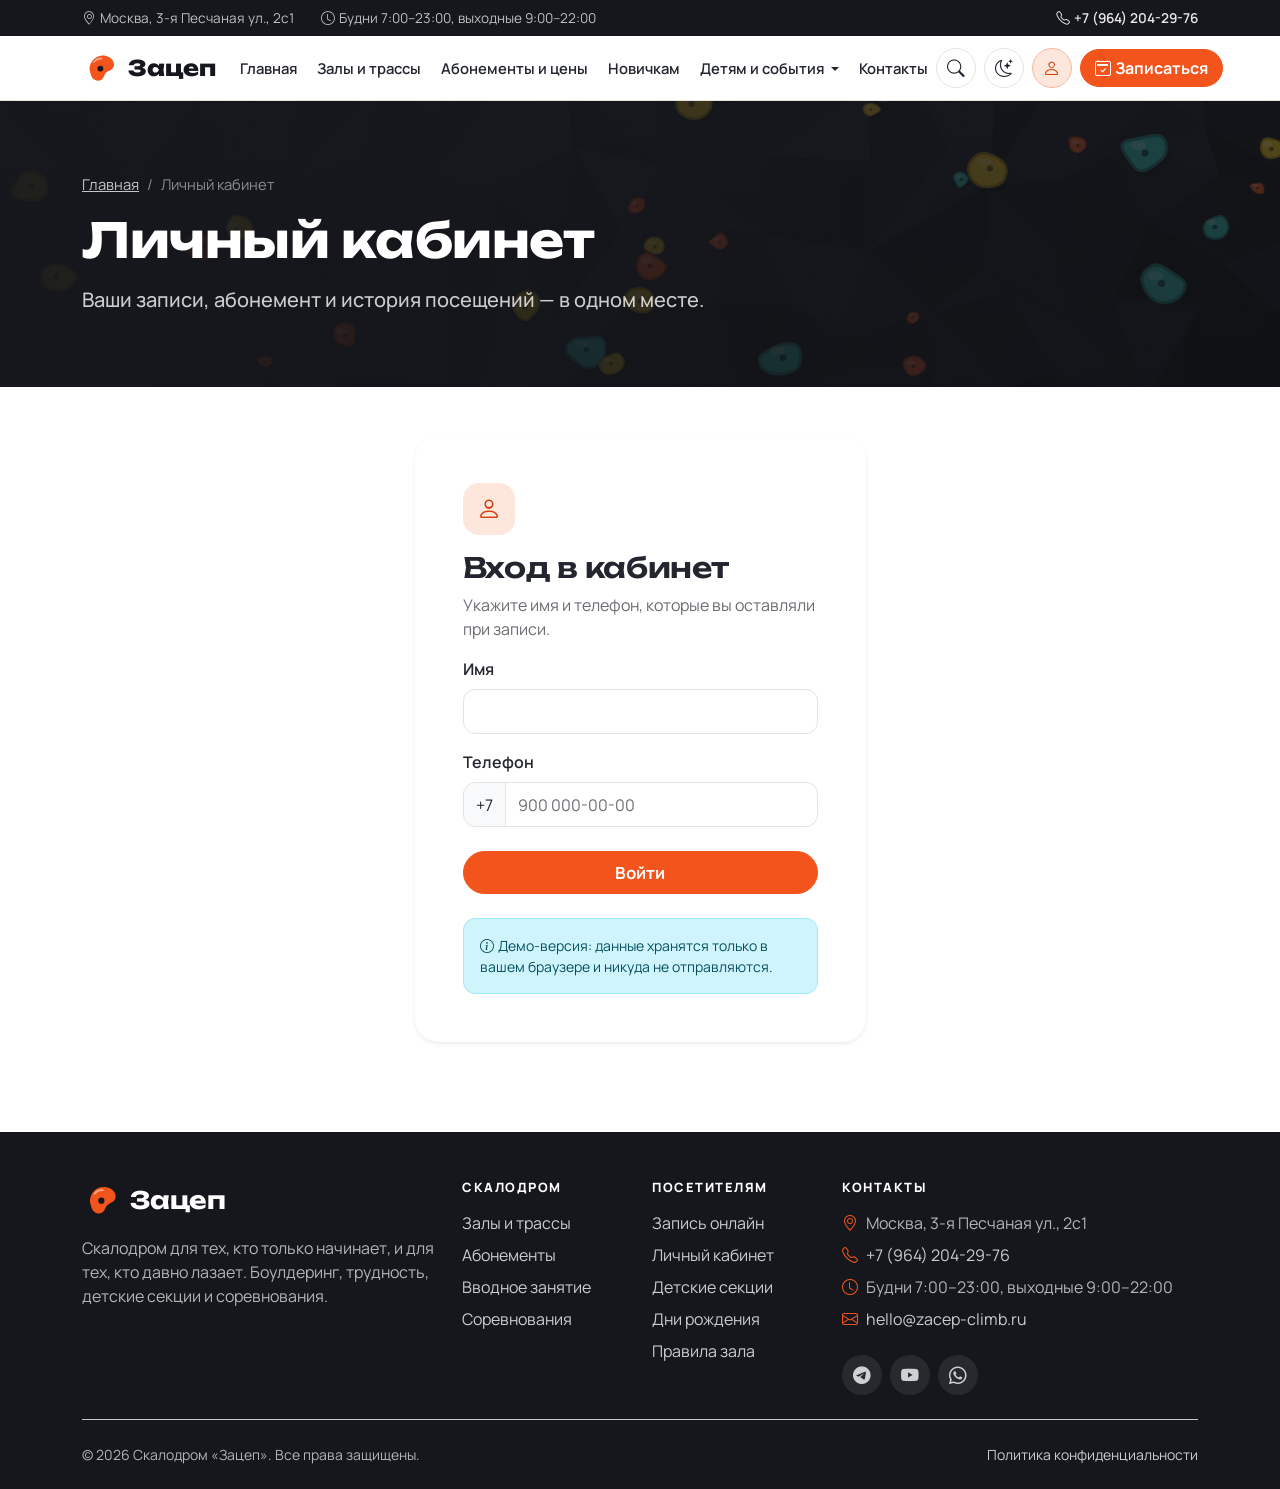
==== account.html @ ac976ae0 "feat: add dark theme, site search, reviews, FAQ search and account page - light/dark theme via Boots" ====
<!DOCTYPE html>
<html lang="ru">
<head>
  <meta charset="UTF-8">
  <meta name="viewport" content="width=device-width, initial-scale=1.0">
  <title>Личный кабинет — скалодром «Зацеп»</title>
  <meta name="description" content="Личный кабинет скалодрома «Зацеп»: ваши записи, абонемент, история посещений и настройки профиля.">
  <meta name="theme-color" content="#15171c">
  <link rel="icon" href="images/favicon.svg" type="image/svg+xml">

  <!-- Bootstrap 5.3.8 и иконки подключены локально (папка vendor/) -->
  <link rel="stylesheet" href="vendor/bootstrap/css/bootstrap.min.css">
  <link rel="stylesheet" href="vendor/bootstrap-icons/bootstrap-icons.min.css">
  <!-- Собственные стили подключаются после Bootstrap -->
  <link rel="stylesheet" href="css/custom.css">
  <!-- Тема ставится до отрисовки, чтобы не было «вспышки» светлой темы -->
  <script src="js/theme.js"></script>
</head>
<body>

  <a class="skip-link visually-hidden-focusable btn btn-primary" href="#main">Перейти к содержимому</a>

  <div class="topbar py-2 d-none d-md-block">
    <div class="container">
      <div class="row align-items-center">
        <div class="col-md-8">
          <span class="me-4"><i class="bi bi-geo-alt me-1" aria-hidden="true"></i>Москва, 3-я Песчаная ул., 2с1</span>
          <span><i class="bi bi-clock me-1" aria-hidden="true"></i>Будни 7:00–23:00, выходные 9:00–22:00</span>
        </div>
        <div class="col-md-4 text-md-end">
          <a href="tel:+79642042976" class="fw-semibold"><i class="bi bi-telephone me-1" aria-hidden="true"></i>+7 (964) 204-29-76</a>
        </div>
      </div>
    </div>
  </div>

  <nav class="navbar navbar-expand-xl site-navbar sticky-top py-2" aria-label="Основное меню">
    <div class="container">
      <a class="navbar-brand" href="index.html">
        <img src="images/logo.svg" alt="" width="38" height="38">
        Зацеп
      </a>

      <button
        class="navbar-toggler border-0"
        type="button"
        data-bs-toggle="collapse"
        data-bs-target="#mainNavbar"
        aria-controls="mainNavbar"
        aria-expanded="false"
        aria-label="Переключить навигацию"
      >
        <span class="navbar-toggler-icon"></span>
      </button>

      <div class="collapse navbar-collapse" id="mainNavbar">
        <ul class="navbar-nav mx-auto gap-xl-1">
          <li class="nav-item">
            <a class="nav-link" href="index.html">Главная</a>
          </li>
          <li class="nav-item">
            <a class="nav-link" href="halls.html">Залы и трассы</a>
          </li>
          <li class="nav-item">
            <a class="nav-link" href="catalog.html">Абонементы и цены</a>
          </li>
          <li class="nav-item">
            <a class="nav-link" href="product.html">Новичкам</a>
          </li>
          <li class="nav-item dropdown">
            <a class="nav-link dropdown-toggle" href="kids.html" role="button" data-bs-toggle="dropdown" aria-expanded="false">
              Детям и события
            </a>
            <ul class="dropdown-menu">
              <li><a class="dropdown-item" href="kids.html#sections"><i class="bi bi-emoji-smile me-2" aria-hidden="true"></i>Детские секции</a></li>
              <li><a class="dropdown-item" href="kids.html#birthday"><i class="bi bi-balloon me-2" aria-hidden="true"></i>Дни рождения</a></li>
              <li><a class="dropdown-item" href="kids.html#competitions"><i class="bi bi-trophy me-2" aria-hidden="true"></i>Соревнования</a></li>
              <li><hr class="dropdown-divider"></li>
              <li><a class="dropdown-item" href="catalog.html?cat=kids"><i class="bi bi-tag me-2" aria-hidden="true"></i>Цены для детей</a></li>
            </ul>
          </li>
          <li class="nav-item">
            <a class="nav-link" href="contacts.html">Контакты</a>
          </li>
        </ul>
        <div class="d-flex align-items-center gap-2 mt-2 mt-xl-0">
          <button class="btn btn-icon" type="button" data-bs-toggle="modal" data-bs-target="#searchModal" aria-label="Поиск по сайту" title="Поиск по сайту (/)">
            <i class="bi bi-search" aria-hidden="true"></i>
          </button>
          <button class="btn btn-icon" type="button" data-theme-toggle aria-pressed="false" aria-label="Включить тёмную тему" title="Тёмная тема">
            <i class="bi bi-moon-stars" aria-hidden="true"></i>
          </button>
          <a class="btn btn-icon active" href="account.html" aria-label="Личный кабинет" title="Личный кабинет" aria-current="page">
            <i class="bi bi-person" aria-hidden="true"></i>
          </a>
          <a class="btn btn-primary" href="order.html">
            <i class="bi bi-calendar2-check me-1" aria-hidden="true"></i>Записаться
          </a>
        </div>
      </div>
    </div>
  </nav>

  <main id="main">

    <section class="page-header py-5">
      <div class="container py-lg-4">
        <nav aria-label="breadcrumb">
          <ol class="breadcrumb mb-3">
            <li class="breadcrumb-item"><a href="index.html">Главная</a></li>
            <li class="breadcrumb-item active" aria-current="page">Личный кабинет</li>
          </ol>
        </nav>
        <div class="row">
          <div class="col-12 col-lg-8">
            <h1 class="display-5 mb-3">Личный кабинет</h1>
            <p class="lead mb-0">Ваши записи, абонемент и история посещений — в одном месте.</p>
          </div>
        </div>
      </div>
    </section>

    <section class="container section pt-5">

      <!-- Вход -->
      <div id="accountLogin" class="row justify-content-center">
        <div class="col-12 col-md-8 col-lg-6 col-xl-5">
          <div class="card border-0 shadow-sm rounded-4">
            <div class="card-body p-4 p-lg-5">
              <div class="feature-icon mb-3"><i class="bi bi-person" aria-hidden="true"></i></div>
              <h2 class="h3 mb-2">Вход в кабинет</h2>
              <p class="text-body-secondary">Укажите имя и телефон, которые вы оставляли при записи.</p>
              <form id="loginForm" novalidate>
                <div class="mb-3">
                  <label for="login-name" class="form-label">Имя</label>
                  <input id="login-name" name="name" type="text" class="form-control" minlength="2" autocomplete="name" required>
                  <div class="invalid-feedback">Введите имя (от 2 букв).</div>
                </div>
                <div class="mb-4">
                  <label for="login-phone" class="form-label">Телефон</label>
                  <div class="input-group has-validation">
                    <span class="input-group-text">+7</span>
                    <input id="login-phone" name="phone" type="tel" class="form-control" placeholder="900 000-00-00" pattern="[0-9\s\-\(\)]{10,15}" autocomplete="tel-national" required>
                    <div class="invalid-feedback">Укажите номер из 10 цифр.</div>
                  </div>
                </div>
                <button type="submit" class="btn btn-primary btn-lg w-100">Войти</button>
              </form>
              <div class="alert alert-info small mt-4 mb-0" role="note">
                <i class="bi bi-info-circle me-1" aria-hidden="true"></i>Демо-версия: данные хранятся только в вашем браузере и никуда не отправляются.
              </div>
            </div>
          </div>
        </div>
      </div>

      <!-- Кабинет -->
      <div id="accountDashboard" class="d-none">
        <div class="row g-4">
          <div class="col-12 col-lg-4 col-xl-3">
            <div class="card border-0 shadow-sm mb-3">
              <div class="card-body p-4 text-center">
                <span class="avatar avatar-lg bg-primary mx-auto mb-3" aria-hidden="true" data-user-initials>?</span>
                <h2 class="h5 mb-1" data-user-name>Гость</h2>
                <p class="text-body-secondary small mb-2" data-user-phone></p>
                <span class="badge text-bg-warning rounded-pill">Уровень: <span data-user-level>новичок</span></span>
              </div>
            </div>
            <div class="nav flex-column nav-pills account-nav gap-1" id="accountTabs" role="tablist" aria-orientation="vertical">
              <button class="nav-link active" id="tab-bookings" data-bs-toggle="pill" data-bs-target="#pane-bookings" type="button" role="tab" aria-controls="pane-bookings" aria-selected="true">
                <i class="bi bi-calendar2-week" aria-hidden="true"></i>Мои записи <span class="badge rounded-pill text-bg-primary" data-bookings-count>0</span>
              </button>
              <button class="nav-link" id="tab-subscription" data-bs-toggle="pill" data-bs-target="#pane-subscription" type="button" role="tab" aria-controls="pane-subscription" aria-selected="false">
                <i class="bi bi-card-checklist" aria-hidden="true"></i>Абонемент
              </button>
              <button class="nav-link" id="tab-history" data-bs-toggle="pill" data-bs-target="#pane-history" type="button" role="tab" aria-controls="pane-history" aria-selected="false">
                <i class="bi bi-clock-history" aria-hidden="true"></i>История
              </button>
              <button class="nav-link" id="tab-settings" data-bs-toggle="pill" data-bs-target="#pane-settings" type="button" role="tab" aria-controls="pane-settings" aria-selected="false">
                <i class="bi bi-gear" aria-hidden="true"></i>Настройки
              </button>
            </div>
            <button class="btn btn-link text-danger text-decoration-none mt-2 px-3" type="button" id="logoutBtn">
              <i class="bi bi-box-arrow-right me-2" aria-hidden="true"></i>Выйти
            </button>
          </div>

          <div class="col-12 col-lg-8 col-xl-9">
            <div class="row g-3 mb-4 text-center">
              <div class="col-6 col-md-3"><div class="card border-0 shadow-sm h-100"><div class="card-body"><div class="mini-stat">14</div><div class="small text-body-secondary mt-1">посещений</div></div></div></div>
              <div class="col-6 col-md-3"><div class="card border-0 shadow-sm h-100"><div class="card-body"><div class="mini-stat">21 ч</div><div class="small text-body-secondary mt-1">на стене</div></div></div></div>
              <div class="col-6 col-md-3"><div class="card border-0 shadow-sm h-100"><div class="card-body"><div class="mini-stat">63</div><div class="small text-body-secondary mt-1">трассы пройдено</div></div></div></div>
              <div class="col-6 col-md-3"><div class="card border-0 shadow-sm h-100"><div class="card-body"><div class="mini-stat">420</div><div class="small text-body-secondary mt-1">бонусных баллов</div></div></div></div>
            </div>

            <div class="tab-content">
              <!-- Записи -->
              <div class="tab-pane fade show active" id="pane-bookings" role="tabpanel" aria-labelledby="tab-bookings" tabindex="0">
                <div class="d-flex flex-wrap justify-content-between align-items-center gap-2 mb-3">
                  <h2 class="h4 mb-0">Мои записи</h2>
                  <a class="btn btn-primary btn-sm" href="order.html"><i class="bi bi-plus-lg me-1" aria-hidden="true"></i>Новая запись</a>
                </div>
                <div id="bookingsList" class="d-grid gap-3"></div>
                <div id="bookingsEmpty" class="card border-0 bg-chalk text-center p-4 p-lg-5 d-none">
                  <i class="bi bi-calendar2-plus fs-1 text-orange mb-2" aria-hidden="true"></i>
                  <h3 class="h5">Пока нет записей</h3>
                  <p class="text-body-secondary mb-3">Запишитесь онлайн — запись сразу появится здесь.</p>
                  <div><a class="btn btn-primary" href="order.html">Записаться</a></div>
                </div>
              </div>

              <!-- Абонемент -->
              <div class="tab-pane fade" id="pane-subscription" role="tabpanel" aria-labelledby="tab-subscription" tabindex="0">
                <h2 class="h4 mb-3">Абонемент</h2>
                <div class="card card-featured border-0 shadow mb-3">
                  <div class="card-body p-4">
                    <div class="d-flex flex-wrap justify-content-between gap-2 mb-3">
                      <div>
                        <span class="badge text-bg-warning rounded-pill mb-2">Активен</span>
                        <h3 class="h4 mb-1">8 посещений</h3>
                        <p class="text-body-secondary small mb-0">Действует до 15 января 2027</p>
                      </div>
                      <div class="price">6&nbsp;400&nbsp;₽</div>
                    </div>
                    <div class="d-flex justify-content-between small mb-2"><span>Использовано 5 из 8</span><span>осталось 3</span></div>
                    <div class="progress mb-4" role="progressbar" aria-label="Использовано 5 из 8 посещений" aria-valuenow="62" aria-valuemin="0" aria-valuemax="100"><div class="progress-bar" style="width: 62%"></div></div>
                    <div class="d-flex flex-wrap gap-2">
                      <a class="btn btn-primary" href="catalog.html?cat=subs">Продлить</a>
                      <button class="btn btn-outline-light" type="button" id="freezeBtn">Заморозить на 7 дней</button>
                    </div>
                  </div>
                </div>
                <div class="alert alert-warning d-flex gap-2 mb-0" role="note">
                  <i class="bi bi-lightbulb" aria-hidden="true"></i>
                  <div>Осталось 3 посещения. Безлимит на месяц выгоднее, если вы лазаете чаще двух раз в неделю.</div>
                </div>
              </div>

              <!-- История -->
              <div class="tab-pane fade" id="pane-history" role="tabpanel" aria-labelledby="tab-history" tabindex="0">
                <h2 class="h4 mb-3">История посещений</h2>
                <div class="table-responsive bg-body rounded-4 border">
                  <table class="table align-middle mb-0">
                    <thead class="table-light">
                      <tr><th scope="col">Дата</th><th scope="col">Услуга</th><th scope="col" class="d-none d-md-table-cell">Зал</th><th scope="col" class="text-center">Трассы</th><th scope="col">Статус</th></tr>
                    </thead>
                    <tbody>
                      <tr>
                        <td class="text-nowrap"><time datetime="2026-11-08">8 ноября</time></td>
                        <td>Разовое посещение</td>
                        <td class="d-none d-md-table-cell text-body-secondary">Боулдеринг «Пещера»</td>
                        <td class="text-center">6</td>
                        <td><span class="badge rounded-pill text-bg-success">Посещено</span></td>
                      </tr>
                      <tr>
                        <td class="text-nowrap"><time datetime="2026-11-02">2 ноября</time></td>
                        <td>Группа «Старт», занятие 4</td>
                        <td class="d-none d-md-table-cell text-body-secondary">Трудность «Стена»</td>
                        <td class="text-center">5</td>
                        <td><span class="badge rounded-pill text-bg-success">Посещено</span></td>
                      </tr>
                      <tr>
                        <td class="text-nowrap"><time datetime="2026-10-30">30 октября</time></td>
                        <td>Группа «Старт», занятие 3</td>
                        <td class="d-none d-md-table-cell text-body-secondary">Трудность «Стена»</td>
                        <td class="text-center">4</td>
                        <td><span class="badge rounded-pill text-bg-success">Посещено</span></td>
                      </tr>
                      <tr>
                        <td class="text-nowrap"><time datetime="2026-10-26">26 октября</time></td>
                        <td>Разовое посещение</td>
                        <td class="d-none d-md-table-cell text-body-secondary">Боулдеринг «Пещера»</td>
                        <td class="text-center">7</td>
                        <td><span class="badge rounded-pill text-bg-success">Посещено</span></td>
                      </tr>
                      <tr>
                        <td class="text-nowrap"><time datetime="2026-10-23">23 октября</time></td>
                        <td>Группа «Старт», занятие 2</td>
                        <td class="d-none d-md-table-cell text-body-secondary">Тренажёрная зона</td>
                        <td class="text-center">—</td>
                        <td><span class="badge rounded-pill text-bg-secondary">Пропуск</span></td>
                      </tr>
                      <tr>
                        <td class="text-nowrap"><time datetime="2026-10-19">19 октября</time></td>
                        <td>Вводное занятие «Первый зацеп»</td>
                        <td class="d-none d-md-table-cell text-body-secondary">Боулдеринг «Пещера»</td>
                        <td class="text-center">5</td>
                        <td><span class="badge rounded-pill text-bg-success">Посещено</span></td>
                      </tr>
                    </tbody>
                  </table>
                </div>
              </div>

              <!-- Настройки -->
              <div class="tab-pane fade" id="pane-settings" role="tabpanel" aria-labelledby="tab-settings" tabindex="0">
                <h2 class="h4 mb-3">Настройки профиля</h2>
                <form id="profileForm" class="card border-0 shadow-sm" novalidate>
                  <div class="card-body p-4">
                    <div class="row g-3">
                      <div class="col-12 col-md-6">
                        <label for="profile-name" class="form-label">Имя</label>
                        <input id="profile-name" name="name" type="text" class="form-control" minlength="2" autocomplete="name" required>
                        <div class="invalid-feedback">Введите имя (от 2 букв).</div>
                      </div>
                      <div class="col-12 col-md-6">
                        <label for="profile-phone" class="form-label">Телефон</label>
                        <div class="input-group has-validation">
                          <span class="input-group-text">+7</span>
                          <input id="profile-phone" name="phone" type="tel" class="form-control" pattern="[0-9\s\-\(\)]{10,15}" autocomplete="tel-national" required>
                          <div class="invalid-feedback">Укажите номер из 10 цифр.</div>
                        </div>
                      </div>
                      <div class="col-12 col-md-6">
                        <label for="profile-email" class="form-label">E-mail</label>
                        <input id="profile-email" name="email" type="email" class="form-control" autocomplete="email" placeholder="you@example.ru">
                        <div class="invalid-feedback">Проверьте адрес почты.</div>
                      </div>
                      <div class="col-12 col-md-6">
                        <label for="profile-level" class="form-label">Уровень</label>
                        <select id="profile-level" name="level" class="form-select">
                          <option value="новичок">Новичок</option>
                          <option value="лазаю иногда">Лазаю иногда</option>
                          <option value="уверенный">Уверенный</option>
                          <option value="допуск к верёвке">Есть допуск к верёвке</option>
                        </select>
                      </div>
                      <div class="col-12">
                        <div class="form-check form-switch">
                          <input id="profile-remind" name="remind" class="form-check-input" type="checkbox" role="switch">
                          <label class="form-check-label" for="profile-remind">Напоминать о записи за день</label>
                        </div>
                        <div class="form-check form-switch">
                          <input id="profile-news" name="news" class="form-check-input" type="checkbox" role="switch">
                          <label class="form-check-label" for="profile-news">Присылать новости о трассах и соревнованиях</label>
                        </div>
                      </div>
                      <div class="col-12">
                        <fieldset>
                          <legend class="form-label fs-6">Оформление сайта</legend>
                          <div class="d-flex flex-wrap gap-2">
                            <input type="radio" class="btn-check" name="theme-choice" id="theme-light" value="light" autocomplete="off">
                            <label class="btn btn-outline-dark" for="theme-light"><i class="bi bi-sun me-1" aria-hidden="true"></i>Светлая</label>
                            <input type="radio" class="btn-check" name="theme-choice" id="theme-dark" value="dark" autocomplete="off">
                            <label class="btn btn-outline-dark" for="theme-dark"><i class="bi bi-moon-stars me-1" aria-hidden="true"></i>Тёмная</label>
                          </div>
                        </fieldset>
                      </div>
                    </div>
                  </div>
                  <div class="card-footer bg-transparent border-0 px-4 pb-4 pt-0">
                    <button type="submit" class="btn btn-primary">Сохранить</button>
                  </div>
                </form>
              </div>
            </div>
          </div>
        </div>
      </div>
    </section>
  </main>

  <footer class="site-footer pt-5 pb-4">
    <div class="container">
      <div class="row g-4 pb-4">
        <div class="col-12 col-lg-4">
          <a class="d-inline-flex align-items-center gap-2 mb-3 text-white fs-4 font-display fw-bold" href="index.html">
            <img src="images/logo.svg" alt="" width="40" height="40">Зацеп
          </a>
          <p class="mb-0">Скалодром для тех, кто только начинает, и для тех, кто давно лазает. Боулдеринг, трудность, детские секции и соревнования.</p>
        </div>

        <div class="col-6 col-md-4 col-lg-2">
          <h2 class="mb-3">Скалодром</h2>
          <ul class="list-unstyled d-grid gap-2 mb-0">
            <li><a href="halls.html">Залы и трассы</a></li>
            <li><a href="catalog.html">Абонементы</a></li>
            <li><a href="product.html">Вводное занятие</a></li>
            <li><a href="kids.html#competitions">Соревнования</a></li>
          </ul>
        </div>

        <div class="col-6 col-md-4 col-lg-2">
          <h2 class="mb-3">Посетителям</h2>
          <ul class="list-unstyled d-grid gap-2 mb-0">
            <li><a href="order.html">Запись онлайн</a></li>
            <li><a href="account.html">Личный кабинет</a></li>
            <li><a href="kids.html#sections">Детские секции</a></li>
            <li><a href="kids.html#birthday">Дни рождения</a></li>
            <li><a href="halls.html#rules">Правила зала</a></li>
          </ul>
        </div>

        <div class="col-12 col-md-4 col-lg-4">
          <h2 class="mb-3">Контакты</h2>
          <ul class="list-unstyled d-grid gap-2 mb-0">
            <li><i class="bi bi-geo-alt me-2 text-orange" aria-hidden="true"></i>Москва, 3-я Песчаная ул., 2с1</li>
            <li><i class="bi bi-telephone me-2 text-orange" aria-hidden="true"></i><a href="tel:+79642042976">+7 (964) 204-29-76</a></li>
            <li><i class="bi bi-clock me-2 text-orange" aria-hidden="true"></i>Будни 7:00–23:00, выходные 9:00–22:00</li>
            <li><i class="bi bi-envelope me-2 text-orange" aria-hidden="true"></i><a href="mailto:hello@zacep-climb.ru">hello@zacep-climb.ru</a></li>
          </ul>
          <div class="d-flex gap-2 mt-4">
            <a class="social-link" href="#" aria-label="Мы в Telegram"><i class="bi bi-telegram" aria-hidden="true"></i></a>
            <a class="social-link" href="#" aria-label="Мы на YouTube"><i class="bi bi-youtube" aria-hidden="true"></i></a>
            <a class="social-link" href="#" aria-label="Написать в WhatsApp"><i class="bi bi-whatsapp" aria-hidden="true"></i></a>
          </div>
        </div>
      </div>

      <div class="border-top border-secondary-subtle pt-4 d-flex flex-column flex-md-row justify-content-between gap-2 small">
        <p class="mb-0">&copy; <span data-year>2026</span> Скалодром «Зацеп». Все права защищены.</p>
        <p class="mb-0"><a href="contacts.html">Политика конфиденциальности</a></p>
      </div>
    </div>
  </footer>

  <div class="modal fade" id="quickBookModal" tabindex="-1" aria-labelledby="quickBookLabel" aria-hidden="true">
    <div class="modal-dialog modal-dialog-centered">
      <div class="modal-content border-0 rounded-4">
        <div class="modal-header border-0 pb-0">
          <div>
            <h2 class="modal-title h5" id="quickBookLabel">Быстрая запись</h2>
            <p class="text-body-secondary small mb-0">Перезвоним за 15 минут и подберём время</p>
          </div>
          <button type="button" class="btn-close" data-bs-dismiss="modal" aria-label="Закрыть"></button>
        </div>

        <form class="needs-validation" novalidate data-success-title="Заявка принята" data-success-text="{name}администратор позвонит вам в течение 15 минут и подтвердит запись.">
          <div class="modal-body">
            <div class="mb-3">
              <label for="quick-name" class="form-label">Имя</label>
              <input id="quick-name" name="name" type="text" class="form-control" autocomplete="given-name" required>
              <div class="invalid-feedback">Как к вам обращаться?</div>
            </div>
            <div class="mb-3">
              <label for="quick-phone" class="form-label">Телефон</label>
              <div class="input-group has-validation">
                <span class="input-group-text">+7</span>
                <input id="quick-phone" name="phone" type="tel" class="form-control" placeholder="900 000-00-00" pattern="[0-9\s\-\(\)]{10,15}" autocomplete="tel-national" required>
                <div class="invalid-feedback">Укажите номер из 10 цифр.</div>
              </div>
            </div>
            <div class="mb-3">
              <label for="quick-service" class="form-label">Что вас интересует</label>
              <select id="quick-service" name="service" class="form-select">
                  <optgroup label="Посещения">
                    <option value="intro" data-price="2400" data-gear="included">Вводное занятие «Первый зацеп»</option>
                    <option value="single" data-price="1200">Разовое посещение</option>
                    <option value="single-morning" data-price="900">Разовое утром (будни до 16:00)</option>
                  </optgroup>
                  <optgroup label="Абонементы">
                    <option value="sub-8" data-price="6400">8 посещений (действует 2 месяца)</option>
                    <option value="sub-month" data-price="7900">Безлимит на месяц</option>
                    <option value="sub-morning" data-price="4900">Утренний безлимит на месяц</option>
                    <option value="sub-student" data-price="5500">Студенческий безлимит на месяц</option>
                    <option value="sub-year" data-price="59000">Безлимит на год</option>
                  </optgroup>
                  <optgroup label="Тренировки">
                    <option value="personal" data-price="3500">Персональная тренировка, 60 мин</option>
                    <option value="group-start" data-price="9600">Группа «Старт», 8 занятий</option>
                    <option value="group-tech" data-price="11200">Группа «Техника», 8 занятий</option>
                    <option value="lead-course" data-price="14900">Курс нижней страховки, 4 занятия</option>
                  </optgroup>
                  <optgroup label="Детям и события">
                    <option value="kids-trial" data-price="0" data-gear="included">Пробное детское занятие</option>
                    <option value="kids-5" data-price="7200" data-gear="included">Детская секция 5–7 лет, месяц</option>
                    <option value="kids-8" data-price="8000" data-gear="included">Детская секция 8–14 лет, месяц</option>
                    <option value="birthday" data-price="24000" data-gear="included">День рождения «Приключение»</option>
                    <option value="competition" data-price="1500">Участие в «Зацеп Open»</option>
                  </optgroup>
              </select>
            </div>
            <div class="form-check">
              <input id="quick-agree" name="agree" class="form-check-input" type="checkbox" required>
              <label class="form-check-label small" for="quick-agree">Согласен(на) на обработку персональных данных</label>
              <div class="invalid-feedback">Без согласия мы не сможем перезвонить.</div>
            </div>
          </div>
          <div class="modal-footer border-0 pt-0">
            <button type="button" class="btn btn-outline-secondary" data-bs-dismiss="modal">Отмена</button>
            <button type="submit" class="btn btn-primary">Жду звонка</button>
          </div>
        </form>
      </div>
    </div>
  </div>

  <div class="toast-container position-fixed bottom-0 end-0 p-3">
    <div id="siteToast" class="toast border-0 shadow" role="status" aria-live="polite" aria-atomic="true">
      <div class="toast-header">
        <span class="badge text-bg-success rounded-pill me-2"><i class="bi bi-check-lg" aria-hidden="true"></i></span>
        <strong class="me-auto" data-toast-title>Готово</strong>
        <small>сейчас</small>
        <button type="button" class="btn-close" data-bs-dismiss="toast" aria-label="Закрыть"></button>
      </div>
      <div class="toast-body" data-toast-text></div>
    </div>
  </div>

  <script src="vendor/bootstrap/js/bootstrap.bundle.min.js"></script>
  <script src="js/main.js"></script>
</body>
</html>
---- css/custom.css ----
/* ==========================================================================
   «Зацеп» — дополнительные стили поверх Bootstrap 5.3
   Подключается ПОСЛЕ bootstrap.min.css, поэтому может переопределять его.
   Основа вёрстки — классы Bootstrap; здесь только фирменный стиль.
   ========================================================================== */

/* ---------- 1. Шрифты (локально, папка fonts/) ---------- */
@font-face { font-family: "Manrope"; font-weight: 400; font-display: swap; src: url("../fonts/manrope-cyrillic-400.woff2") format("woff2"); unicode-range: U+0400-045F, U+0490-0491, U+04B0-04B1, U+2116; }
@font-face { font-family: "Manrope"; font-weight: 400; font-display: swap; src: url("../fonts/manrope-latin-400.woff2") format("woff2"); unicode-range: U+0000-00FF, U+2000-206F, U+20BD, U+2190-21FF; }
@font-face { font-family: "Manrope"; font-weight: 500; font-display: swap; src: url("../fonts/manrope-cyrillic-500.woff2") format("woff2"); unicode-range: U+0400-045F, U+0490-0491, U+04B0-04B1, U+2116; }
@font-face { font-family: "Manrope"; font-weight: 500; font-display: swap; src: url("../fonts/manrope-latin-500.woff2") format("woff2"); unicode-range: U+0000-00FF, U+2000-206F, U+20BD, U+2190-21FF; }
@font-face { font-family: "Manrope"; font-weight: 600; font-display: swap; src: url("../fonts/manrope-cyrillic-600.woff2") format("woff2"); unicode-range: U+0400-045F, U+0490-0491, U+04B0-04B1, U+2116; }
@font-face { font-family: "Manrope"; font-weight: 600; font-display: swap; src: url("../fonts/manrope-latin-600.woff2") format("woff2"); unicode-range: U+0000-00FF, U+2000-206F, U+20BD, U+2190-21FF; }
@font-face { font-family: "Manrope"; font-weight: 700; font-display: swap; src: url("../fonts/manrope-cyrillic-700.woff2") format("woff2"); unicode-range: U+0400-045F, U+0490-0491, U+04B0-04B1, U+2116; }
@font-face { font-family: "Manrope"; font-weight: 700; font-display: swap; src: url("../fonts/manrope-latin-700.woff2") format("woff2"); unicode-range: U+0000-00FF, U+2000-206F, U+20BD, U+2190-21FF; }
@font-face { font-family: "Manrope"; font-weight: 800; font-display: swap; src: url("../fonts/manrope-cyrillic-800.woff2") format("woff2"); unicode-range: U+0400-045F, U+0490-0491, U+04B0-04B1, U+2116; }
@font-face { font-family: "Manrope"; font-weight: 800; font-display: swap; src: url("../fonts/manrope-latin-800.woff2") format("woff2"); unicode-range: U+0000-00FF, U+2000-206F, U+20BD, U+2190-21FF; }
@font-face { font-family: "Unbounded"; font-weight: 600; font-display: swap; src: url("../fonts/unbounded-cyrillic-600.woff2") format("woff2"); unicode-range: U+0400-045F, U+0490-0491, U+04B0-04B1, U+2116; }
@font-face { font-family: "Unbounded"; font-weight: 600; font-display: swap; src: url("../fonts/unbounded-latin-600.woff2") format("woff2"); unicode-range: U+0000-00FF, U+2000-206F, U+20BD, U+2190-21FF; }
@font-face { font-family: "Unbounded"; font-weight: 700; font-display: swap; src: url("../fonts/unbounded-cyrillic-700.woff2") format("woff2"); unicode-range: U+0400-045F, U+0490-0491, U+04B0-04B1, U+2116; }
@font-face { font-family: "Unbounded"; font-weight: 700; font-display: swap; src: url("../fonts/unbounded-latin-700.woff2") format("woff2"); unicode-range: U+0000-00FF, U+2000-206F, U+20BD, U+2190-21FF; }
@font-face { font-family: "Unbounded"; font-weight: 800; font-display: swap; src: url("../fonts/unbounded-cyrillic-800.woff2") format("woff2"); unicode-range: U+0400-045F, U+0490-0491, U+04B0-04B1, U+2116; }
@font-face { font-family: "Unbounded"; font-weight: 800; font-display: swap; src: url("../fonts/unbounded-latin-800.woff2") format("woff2"); unicode-range: U+0000-00FF, U+2000-206F, U+20BD, U+2190-21FF; }

/* ---------- 2. Фирменные цвета через CSS-переменные Bootstrap ---------- */
:root {
  --zc-orange: #f2541b;
  --zc-orange-dark: #d4430f;
  --zc-ink: #15171c;
  --zc-ink-2: #23262e;
  --zc-chalk: #f6f4f0;
  --zc-yellow: #f5c518;
  --zc-teal: #2ec4b6;
  --zc-heading: var(--zc-ink);
  --zc-navbar-bg: rgba(255, 255, 255, .92);
  --zc-inverse-bg: var(--zc-ink);
  --zc-inverse-color: #fff;

  --bs-primary: var(--zc-orange);
  --bs-primary-rgb: 242, 84, 27;
  --bs-primary-text-emphasis: #8f2c08;
  --bs-primary-bg-subtle: #fde6dc;
  --bs-primary-border-subtle: #f9b89f;
  --bs-dark: var(--zc-ink);
  --bs-dark-rgb: 21, 23, 28;
  --bs-warning-rgb: 245, 197, 24;
  --bs-light-rgb: 246, 244, 240;

  --bs-body-font-family: "Manrope", system-ui, -apple-system, "Segoe UI", Roboto, Arial, sans-serif;
  --bs-body-color: #23262e;
  --bs-body-bg: #fff;
  --bs-secondary-color: rgba(35, 38, 46, .68);
  --bs-link-color: var(--zc-orange-dark);
  --bs-link-color-rgb: 212, 67, 15;
  --bs-link-hover-color: #a8350b;
  --bs-link-hover-color-rgb: 168, 53, 11;
  --bs-border-radius: .75rem;
  --bs-border-radius-lg: 1.125rem;
  --bs-border-radius-xl: 1.5rem;
  --bs-border-color: #e7e3dc;
  --bs-focus-ring-color: rgba(242, 84, 27, .3);
}

/* Тёмная тема: Bootstrap 5.3 переключает свои переменные по data-bs-theme="dark",
   а здесь переопределяем фирменные значения, заданные в :root выше. */
[data-bs-theme="dark"] {
  --zc-chalk: #1a1d23;
  --zc-heading: #f3f1ec;
  --zc-navbar-bg: rgba(17, 19, 24, .9);
  --zc-inverse-bg: #f3f1ec;
  --zc-inverse-color: var(--zc-ink);

  --bs-body-bg: #111318;
  --bs-body-bg-rgb: 17, 19, 24;
  --bs-body-color: #dfe1e6;
  --bs-body-color-rgb: 223, 225, 230;
  --bs-emphasis-color: #fff;
  --bs-secondary-color: rgba(223, 225, 230, .68);
  --bs-tertiary-bg: #1a1d23;
  --bs-border-color: #2d313a;
  --bs-link-color: #ff7d4d;
  --bs-link-color-rgb: 255, 125, 77;
  --bs-link-hover-color: #ffa27f;
  --bs-link-hover-color-rgb: 255, 162, 127;
  --bs-primary-text-emphasis: #ffb197;
  --bs-primary-bg-subtle: #3a1c10;
  --bs-primary-border-subtle: #7a3115;
  --bs-focus-ring-color: rgba(255, 125, 77, .35);
}
[data-bs-theme="dark"] .eyebrow { color: #ff7d4d; }
[data-bs-theme="dark"] .btn-outline-primary { --bs-btn-color: #ff7d4d; }
[data-bs-theme="dark"] .btn-dark,
[data-bs-theme="dark"] .btn-outline-dark {
  --bs-btn-color: var(--bs-body-color); --bs-btn-border-color: #4a4f5a;
  --bs-btn-hover-bg: var(--zc-inverse-bg); --bs-btn-hover-border-color: var(--zc-inverse-bg); --bs-btn-hover-color: var(--zc-inverse-color);
  --bs-btn-active-bg: var(--zc-inverse-bg); --bs-btn-active-border-color: var(--zc-inverse-bg); --bs-btn-active-color: var(--zc-inverse-color);
}
[data-bs-theme="dark"] .btn-dark { --bs-btn-bg: #2a2e37; --bs-btn-border-color: #2a2e37; --bs-btn-color: #fff; }
[data-bs-theme="dark"] .table-light { --bs-table-bg: var(--bs-tertiary-bg); --bs-table-color: var(--bs-body-color); --bs-table-border-color: var(--bs-border-color); }
[data-bs-theme="dark"] .card-featured { background: #0b0c0f; border-color: var(--bs-border-color); }
[data-bs-theme="dark"] .bg-ink, [data-bs-theme="dark"] .site-footer, [data-bs-theme="dark"] .topbar { background-color: #0b0c0f !important; }
[data-bs-theme="dark"] .map-frame { background: #1a1d23; }
[data-bs-theme="dark"] .dropdown-menu { box-shadow: 0 1rem 2.5rem rgba(0, 0, 0, .5); border: 1px solid var(--bs-border-color); }

body { -webkit-font-smoothing: antialiased; transition: background-color .3s ease, color .3s ease; }
h1, h2, h3, h4, h5, h6 { overflow-wrap: break-word; }

h1, h2, h3, .h1, .h2, .h3, .display-1, .display-2, .display-3, .display-4, .display-5, .display-6, .navbar-brand, .font-display {
  font-family: "Unbounded", var(--bs-body-font-family);
  letter-spacing: -.01em;
}
h1, .h1, .display-4, .display-5 { font-weight: 700; }
h4, h5, h6, .h4, .h5, .h6 { font-family: var(--bs-body-font-family); font-weight: 800; letter-spacing: 0; }
.lead { font-weight: 500; }

/* Кнопки: в Bootstrap 5.3 цвета btn заданы локальными переменными */
.btn { --bs-btn-font-weight: 700; --bs-btn-padding-x: 1.1rem; --bs-btn-border-radius: 999px; }
.input-group .btn { --bs-btn-border-radius: var(--bs-border-radius); --bs-btn-padding-x: .9rem; }
.btn-lg { --bs-btn-padding-x: 1.6rem; --bs-btn-font-size: 1.05rem; }
.btn-sm { --bs-btn-padding-x: .8rem; }
.btn-primary {
  --bs-btn-bg: var(--zc-orange); --bs-btn-border-color: var(--zc-orange);
  --bs-btn-hover-bg: var(--zc-orange-dark); --bs-btn-hover-border-color: var(--zc-orange-dark);
  --bs-btn-active-bg: #b93a0c; --bs-btn-active-border-color: #b93a0c;
  --bs-btn-disabled-bg: var(--zc-orange); --bs-btn-disabled-border-color: var(--zc-orange);
  --bs-btn-focus-shadow-rgb: 242, 84, 27;
}
.btn-outline-primary {
  --bs-btn-color: var(--zc-orange-dark); --bs-btn-border-color: var(--zc-orange);
  --bs-btn-hover-bg: var(--zc-orange); --bs-btn-hover-border-color: var(--zc-orange); --bs-btn-hover-color: #fff;
  --bs-btn-active-bg: var(--zc-orange-dark); --bs-btn-active-border-color: var(--zc-orange-dark);
  --bs-btn-focus-shadow-rgb: 242, 84, 27;
}
.btn-dark { --bs-btn-bg: var(--zc-ink); --bs-btn-border-color: var(--zc-ink); }
.btn-check:checked + .btn-outline-dark { --bs-btn-active-bg: var(--zc-inverse-bg); --bs-btn-active-border-color: var(--zc-inverse-bg); --bs-btn-active-color: var(--zc-inverse-color); }

/* Формы, фокус и прочие компоненты с «жёстко» заданным синим цветом */
.form-control:focus, .form-select:focus, .form-check-input:focus {
  border-color: #f7a283;
  box-shadow: 0 0 0 .25rem var(--bs-focus-ring-color);
}
.form-check-input:checked { background-color: var(--zc-orange); border-color: var(--zc-orange); }
.form-control, .form-select { padding-block: .6rem; }
.form-label { font-weight: 600; }
.nav-pills { --bs-nav-pills-link-active-bg: var(--zc-inverse-bg); --bs-nav-pills-border-radius: 999px; }
.nav-pills .nav-link { font-weight: 600; color: var(--bs-body-color); }
.nav-pills .nav-link.active { color: var(--zc-inverse-color); }
.nav-tabs .nav-link { font-weight: 600; color: var(--bs-secondary-color); }
.nav-tabs .nav-link.active { color: var(--bs-body-color); }
.pagination { --bs-pagination-active-bg: var(--zc-inverse-bg); --bs-pagination-active-border-color: var(--zc-inverse-bg); --bs-pagination-active-color: var(--zc-inverse-color); --bs-pagination-color: var(--bs-body-color); --bs-pagination-hover-color: var(--zc-orange-dark); --bs-pagination-focus-box-shadow: 0 0 0 .25rem var(--bs-focus-ring-color); }
.dropdown-menu { --bs-dropdown-link-active-bg: var(--zc-orange); --bs-dropdown-border-radius: .9rem; --bs-dropdown-padding-x: .4rem; --bs-dropdown-item-border-radius: .55rem; box-shadow: 0 1rem 2.5rem rgba(21, 23, 28, .15); border: 0; }
.progress { --bs-progress-bar-bg: var(--zc-orange); --bs-progress-height: .5rem; }
.accordion { --bs-accordion-active-bg: var(--bs-primary-bg-subtle); --bs-accordion-active-color: var(--zc-heading); --bs-accordion-btn-focus-box-shadow: 0 0 0 .25rem var(--bs-focus-ring-color); --bs-accordion-btn-font-weight: 700; }
.accordion-button { font-weight: 700; }
.badge { font-weight: 700; letter-spacing: .01em; }
.text-bg-warning { color: var(--zc-ink) !important; }
.breadcrumb { --bs-breadcrumb-divider-color: var(--bs-secondary-color); font-size: .925rem; }

/* ---------- 3. Шапка ---------- */
.topbar { background: var(--zc-ink); color: rgba(255, 255, 255, .72); font-size: .85rem; }
.topbar a { color: rgba(255, 255, 255, .9); text-decoration: none; }
.topbar a:hover { color: #fff; }

html { scroll-padding-top: 90px; }
.site-navbar { background: var(--zc-navbar-bg); backdrop-filter: saturate(160%) blur(12px); border-bottom: 1px solid var(--bs-border-color); }
.site-navbar .navbar-brand { font-weight: 800; font-size: 1.35rem; color: var(--zc-heading); display: flex; align-items: center; gap: .5rem; }
.site-navbar .navbar-brand img { width: 38px; height: 38px; }
.site-navbar .nav-link { font-weight: 600; color: var(--bs-body-color); padding-inline: .8rem !important; border-radius: 999px; }
.site-navbar .nav-link:hover { color: var(--zc-orange-dark); }
.site-navbar .nav-link.active { color: var(--zc-orange-dark); background: var(--bs-primary-bg-subtle); }

/* ---------- 4. Hero и фоновые блоки ---------- */
.hero {
  position: relative;
  color: #fff;
  background: var(--zc-ink) url("../images/hero.svg") center / cover no-repeat;
  overflow: hidden;
}
.hero::before {
  content: "";
  position: absolute; inset: 0;
  background: linear-gradient(90deg, rgba(21, 23, 28, .94) 0%, rgba(21, 23, 28, .78) 45%, rgba(21, 23, 28, .25) 100%);
}
.hero > * { position: relative; }
.hero-title { font-size: clamp(2.1rem, 4.6vw, 3.7rem); line-height: 1.05; font-weight: 800; }
.hero-title .accent { color: var(--zc-orange); }
.hero .lead { color: rgba(255, 255, 255, .82); max-width: 36rem; }
.hero-card { background: rgba(255, 255, 255, .08); border: 1px solid rgba(255, 255, 255, .14); backdrop-filter: blur(10px); }

.page-header { background: var(--zc-ink) url("../images/pattern.svg") center / cover no-repeat; color: #fff; position: relative; }
.page-header::before { content: ""; position: absolute; inset: 0; background: linear-gradient(90deg, rgba(21, 23, 28, .95), rgba(21, 23, 28, .7)); }
.page-header > * { position: relative; }
.page-header .breadcrumb-item a { color: rgba(255, 255, 255, .75); }
.page-header .breadcrumb-item.active, .page-header .breadcrumb-item + .breadcrumb-item::before { color: rgba(255, 255, 255, .5); }
.page-header .lead { color: rgba(255, 255, 255, .78); }

.bg-chalk { background-color: var(--zc-chalk) !important; }
.bg-ink { background-color: var(--zc-ink) !important; }
.text-orange { color: var(--zc-orange) !important; }
.eyebrow { font-size: .78rem; font-weight: 800; letter-spacing: .14em; text-transform: uppercase; color: var(--zc-orange-dark); }
.section { padding-block: clamp(3.5rem, 7vw, 6rem); }

/* ---------- 5. Карточки ---------- */
.card { --bs-card-border-color: var(--bs-border-color); --bs-card-border-radius: 1.125rem; --bs-card-inner-border-radius: calc(1.125rem - 1px); }
.card-hover { transition: transform .2s ease, box-shadow .2s ease; }
.card-hover:hover { transform: translateY(-4px); box-shadow: 0 1.25rem 2.5rem rgba(21, 23, 28, .12) !important; }
.card-img-top { height: 200px; object-fit: cover; }
.card-img-wrap { position: relative; }
.card-img-wrap .badge { position: absolute; top: 1rem; left: 1rem; }
.price { font-family: "Unbounded", var(--bs-body-font-family); font-weight: 700; font-size: 1.5rem; color: var(--zc-heading); }
.price small { font-family: var(--bs-body-font-family); font-size: .85rem; font-weight: 600; color: var(--bs-secondary-color); }
.price-old { text-decoration: line-through; color: var(--bs-secondary-color); font-weight: 600; }

.card-featured { background: var(--zc-ink); color: #fff; border-color: var(--zc-ink); }
.card-featured .text-body-secondary { color: rgba(255, 255, 255, .65) !important; }
.card-featured .price { color: #fff; }
.card-featured .price small, .card-featured .price-old { color: rgba(255, 255, 255, .6); }
.card-featured .list-check li::before { color: var(--zc-yellow); }

.list-check { list-style: none; padding-left: 0; }
.list-check li { position: relative; padding-left: 1.75rem; margin-bottom: .5rem; }
.list-check li::before { content: "\F26E"; font-family: "bootstrap-icons"; position: absolute; left: 0; top: 0; color: var(--zc-orange); font-weight: 700; }

.feature-icon {
  width: 3.25rem; height: 3.25rem; display: inline-grid; place-items: center;
  border-radius: 1rem; font-size: 1.5rem;
  background: var(--bs-primary-bg-subtle); color: var(--zc-orange-dark);
}
.feature-icon.dark { background: rgba(255, 255, 255, .08); color: var(--zc-yellow); }

.step-num {
  width: 2.75rem; height: 2.75rem; flex-shrink: 0; display: grid; place-items: center;
  border-radius: 50%; background: var(--zc-orange); color: #fff;
  font-family: "Unbounded", sans-serif; font-weight: 700;
}

.stat-value { font-family: "Unbounded", sans-serif; font-weight: 800; font-size: clamp(1.8rem, 3.5vw, 2.6rem); line-height: 1; font-variant-numeric: tabular-nums; transition: color .5s ease; }
.stat-value.is-counting { color: var(--zc-orange); }
.stat-value.is-counted { animation: zc-pop .55s cubic-bezier(.3, 1.6, .5, 1); }
@keyframes zc-pop {
  0% { transform: scale(1); }
  45% { transform: scale(1.18); }
  100% { transform: scale(1); }
}

.avatar {
  width: 4rem; height: 4rem; flex-shrink: 0; display: grid; place-items: center; border-radius: 50%;
  font-family: "Unbounded", sans-serif; font-weight: 700; color: #fff;
}
.avatar-lg { width: 5.5rem; height: 5.5rem; font-size: 1.4rem; }

/* Цветовая маркировка трасс */
.route-dot { display: inline-block; width: .85rem; height: .85rem; border-radius: 50%; border: 2px solid rgba(0, 0, 0, .15); vertical-align: -.1em; }
.route-dot.orange { background: #f2541b; } .route-dot.yellow { background: #f5c518; }
.route-dot.teal { background: #2ec4b6; } .route-dot.violet { background: #7b61ff; }
.route-dot.pink { background: #ff4d8d; } .route-dot.green { background: #3ddc84; }
.route-dot.blue { background: #1e90ff; } .route-dot.white { background: #fff; }
.route-dot.black { background: #222; }

.grade { display: inline-block; min-width: 2.75rem; text-align: center; font-weight: 800; border-radius: .5rem; padding: .15rem .45rem; font-size: .85rem; }
.grade-easy { background: #dff7e9; color: #146c3a; }
.grade-mid { background: #fff3c4; color: #7a5b00; }
.grade-hard { background: #ffe0d3; color: #9a300a; }
.grade-pro { background: #ece6ff; color: #4a32b5; }

/* ---------- 6. Карусель отзывов и галерея ---------- */
.review-carousel .carousel-indicators { position: static; margin: 1.5rem 0 0; }
.review-carousel .carousel-indicators [data-bs-target] { background-color: var(--zc-ink); width: 2rem; height: 4px; border-radius: 2px; }
.review-quote { font-size: clamp(1.1rem, 2vw, 1.4rem); font-weight: 600; line-height: 1.5; }
.gallery-carousel img { height: clamp(260px, 42vw, 440px); object-fit: cover; }

/* ---------- 7. Каталог ---------- */
@media (min-width: 992px) { .filter-bar { position: sticky; top: 76px; z-index: 5; } }
.catalog-item.is-hidden { display: none !important; }
.map-frame { min-height: 420px; background: #ece8e1; }
.map-frame iframe { display: block; width: 100%; height: 100%; min-height: 420px; border: 0; }

/* Сводка заказа */
.summary-card { position: sticky; top: 96px; }
.summary-row { display: flex; justify-content: space-between; gap: 1rem; padding-block: .4rem; }

/* ---------- 8. Подвал ---------- */

.site-footer { background: var(--zc-ink); color: rgba(255, 255, 255, .68); }
.site-footer h2 { font-family: var(--bs-body-font-family); font-size: .8rem; font-weight: 800; letter-spacing: .12em; text-transform: uppercase; color: #fff; }
.site-footer a { color: rgba(255, 255, 255, .78); text-decoration: none; }
.site-footer a:hover { color: var(--zc-orange); }
.social-link { width: 2.5rem; height: 2.5rem; display: inline-grid; place-items: center; border-radius: 50%; background: rgba(255, 255, 255, .08); font-size: 1.1rem; }
.social-link:hover { background: var(--zc-orange); color: #fff !important; }

/* Доступность: видимый фокус и пропуск к содержимому */
:focus-visible { outline: 3px solid var(--zc-orange); outline-offset: 2px; }
.skip-link:focus { position: fixed; top: .5rem; left: .5rem; z-index: 2000; }

/* ---------- 9. Анимации ---------- */
@keyframes zc-rise {
  from { opacity: 0; transform: translateY(24px); }
  to { opacity: 1; transform: none; }
}

/* Первый экран и шапки страниц выезжают по очереди */
.hero > .container > .row > * > *,
.page-header .container > * { animation: zc-rise .7s cubic-bezier(.2, .7, .2, 1) both; }
.hero > .container > .row > * > :nth-child(2), .page-header .container > :nth-child(2) { animation-delay: .12s; }
.hero > .container > .row > * > :nth-child(3), .page-header .container > :nth-child(3) { animation-delay: .24s; }
.hero > .container > .row > * > :nth-child(4), .page-header .container > :nth-child(4) { animation-delay: .36s; }
.hero > .container > .row > * > :nth-child(n+5) { animation-delay: .48s; }
.hero .hero-card { animation-delay: .3s; }

/* Появление блоков при прокрутке (класс .reveal ставит main.js) */
.reveal {
  opacity: 0;
  transform: translateY(32px);
  transition: opacity .7s ease, transform .7s cubic-bezier(.2, .7, .2, 1);
  transition-delay: var(--reveal-delay, 0ms);
}
.reveal.is-visible { opacity: 1; transform: none; }

/* Микроанимации при наведении */
.btn { transition: color .15s ease, background-color .15s ease, border-color .15s ease, box-shadow .15s ease, transform .15s ease; }
.btn:hover { transform: translateY(-2px); }
.btn:active, .input-group .btn:hover, .btn-group .btn:hover { transform: none; }
.feature-icon { transition: transform .3s cubic-bezier(.3, 1.6, .5, 1); }
.card:hover .feature-icon, .feature-icon:hover { transform: rotate(-8deg) scale(1.1); }
.card-img-wrap, .card:has(> .card-img-top) { overflow: hidden; }
.card-hover .card-img-top { transition: transform .5s ease; }
.card-hover:hover .card-img-top { transform: scale(1.05); }
.social-link { transition: background-color .2s ease, transform .2s ease; }
.social-link:hover { transform: translateY(-3px); }
.site-navbar { transition: box-shadow .25s ease; }
.site-navbar.is-scrolled { box-shadow: 0 .5rem 1.5rem rgba(21, 23, 28, .08); }

@media (prefers-reduced-motion: reduce) {
  .card-hover, .card-hover:hover { transition: none; transform: none; }
  .hero > .container > .row > * > *, .page-header .container > *,
  .stat-value.is-counted { animation: none; }
  .btn:hover, .social-link:hover,
  .card-hover:hover .card-img-top, .card:hover .feature-icon, .feature-icon:hover { transform: none; }
}

@media (max-width: 991.98px) {
  .summary-card { position: static; }
}
/* Меню сворачивается в «бургер» до 1200 px (navbar-expand-xl) */
@media (max-width: 1199.98px) {
  .site-navbar .navbar-collapse { padding-block: .75rem 1rem; }
}

.bg-teal { background-color: var(--zc-teal) !important; }

/* ---------- 10. Кнопки-иконки в шапке (поиск, тема, кабинет) ---------- */
.btn-icon {
  --bs-btn-padding-x: 0; --bs-btn-padding-y: 0;
  --bs-btn-color: var(--bs-body-color); --bs-btn-border-color: var(--bs-border-color);
  --bs-btn-hover-color: var(--zc-orange-dark); --bs-btn-hover-bg: var(--bs-primary-bg-subtle); --bs-btn-hover-border-color: var(--bs-primary-border-subtle);
  --bs-btn-active-color: var(--zc-orange-dark); --bs-btn-active-bg: var(--bs-primary-bg-subtle); --bs-btn-active-border-color: var(--bs-primary-border-subtle);
  width: 2.5rem; height: 2.5rem; flex-shrink: 0;
  display: inline-grid; place-items: center; font-size: 1.1rem;
}
.btn-icon.active { color: var(--zc-orange-dark); background: var(--bs-primary-bg-subtle); border-color: var(--bs-primary-border-subtle); }
[data-bs-theme="dark"] .btn-icon { --bs-btn-hover-color: #ff7d4d; --bs-btn-active-color: #ff7d4d; }
[data-bs-theme="dark"] .btn-icon.active { color: #ff7d4d; }
.site-navbar .nav-link, .site-navbar .btn { white-space: nowrap; }
/* На ширине 1200–1399 px пунктов меню много — делаем их компактнее */
@media (min-width: 1200px) and (max-width: 1399.98px) {
  .site-navbar .nav-link { padding-inline: .5rem !important; font-size: .925rem; }
  .site-navbar .btn-primary { --bs-btn-padding-x: .9rem; }
}

/* ---------- 11. Поиск по сайту ---------- */
.search-input { font-size: 1.1rem; padding-block: .8rem; }
.search-results { max-height: min(60vh, 28rem); overflow-y: auto; }
.search-result { display: block; padding: .75rem 1rem; border-radius: .75rem; color: var(--bs-body-color); text-decoration: none; }
.search-result:hover, .search-result:focus-visible, .search-result.is-active { background: var(--bs-primary-bg-subtle); color: var(--bs-body-color); }
.search-result-title { font-weight: 700; color: var(--zc-heading); }
.search-result mark, .faq-item mark { background: rgba(245, 197, 24, .45); color: inherit; padding: 0 .1em; border-radius: .2em; }
.kbd-hint { font-family: inherit; font-size: .75rem; padding: .1rem .4rem; border: 1px solid var(--bs-border-color); border-radius: .35rem; color: var(--bs-secondary-color); background: var(--bs-tertiary-bg); }

/* ---------- 12. Отзывы ---------- */
.rating-big { font-family: "Unbounded", sans-serif; font-weight: 800; font-size: 3.5rem; line-height: 1; color: var(--zc-heading); }
.stars { color: var(--zc-yellow); letter-spacing: .1em; white-space: nowrap; }
.rating-row { display: grid; grid-template-columns: 2.25rem 1fr 2.25rem; align-items: center; gap: .6rem; font-size: .875rem; }
.rating-row .progress { --bs-progress-height: .4rem; --bs-progress-bar-bg: var(--zc-yellow); }
.review-card { transition: transform .2s ease, box-shadow .2s ease; }
.review-card:hover { transform: translateY(-3px); box-shadow: 0 1rem 2rem rgba(21, 23, 28, .1) !important; }
.review-card .avatar { width: 3rem; height: 3rem; font-size: .95rem; }
.review-card.is-new { border-color: var(--zc-orange) !important; animation: zc-rise .5s ease both; }
/* Выбор оценки звёздами: radio в обратном порядке, чтобы подсвечивать «до выбранной» через ~ */
.star-input { display: inline-flex; flex-direction: row-reverse; gap: .15rem; }
.star-input input { position: absolute; opacity: 0; pointer-events: none; }
.star-input label { font-size: 1.9rem; line-height: 1; color: var(--bs-border-color); cursor: pointer; transition: color .15s ease, transform .15s ease; }
.star-input label:hover, .star-input label:hover ~ label,
.star-input input:checked ~ label { color: var(--zc-yellow); }
.star-input label:hover { transform: scale(1.15); }
.star-input input:focus-visible + label { outline: 3px solid var(--zc-orange); outline-offset: 2px; border-radius: .25rem; }

/* ---------- 13. Частые вопросы ---------- */
.faq-item.is-hidden { display: none; }
.faq-search .form-control { border-radius: 999px; padding-left: 2.75rem; }
.faq-search .bi { position: absolute; left: 1rem; top: 50%; transform: translateY(-50%); color: var(--bs-secondary-color); pointer-events: none; }

/* ---------- 14. Личный кабинет ---------- */
.account-nav .nav-link { display: flex; align-items: center; gap: .65rem; border-radius: .75rem; padding: .7rem 1rem; text-align: left; }
.account-nav .nav-link .badge { margin-left: auto; }
.booking-date { width: 4.25rem; flex-shrink: 0; text-align: center; border-radius: .9rem; background: var(--bs-primary-bg-subtle); color: var(--bs-primary-text-emphasis); padding: .5rem .25rem; line-height: 1.1; }
.booking-date strong { display: block; font-family: "Unbounded", sans-serif; font-size: 1.4rem; }
.booking-date small { text-transform: uppercase; font-weight: 700; font-size: .7rem; letter-spacing: .05em; }
.mini-stat { font-family: "Unbounded", sans-serif; font-weight: 800; font-size: 1.75rem; line-height: 1; color: var(--zc-heading); }

@media (prefers-reduced-motion: reduce) {
  body, .review-card, .star-input label { transition: none; }
  .review-card:hover, .star-input label:hover { transform: none; }
  .review-card.is-new { animation: none; }
}
/* тёмный аватар (bg-dark) не должен сливаться с тёмным фоном */
[data-bs-theme="dark"] .avatar.bg-dark { background-color: #3a3f4b !important; }
[data-bs-theme="dark"] .route-dot.black { border-color: rgba(255, 255, 255, .45); }
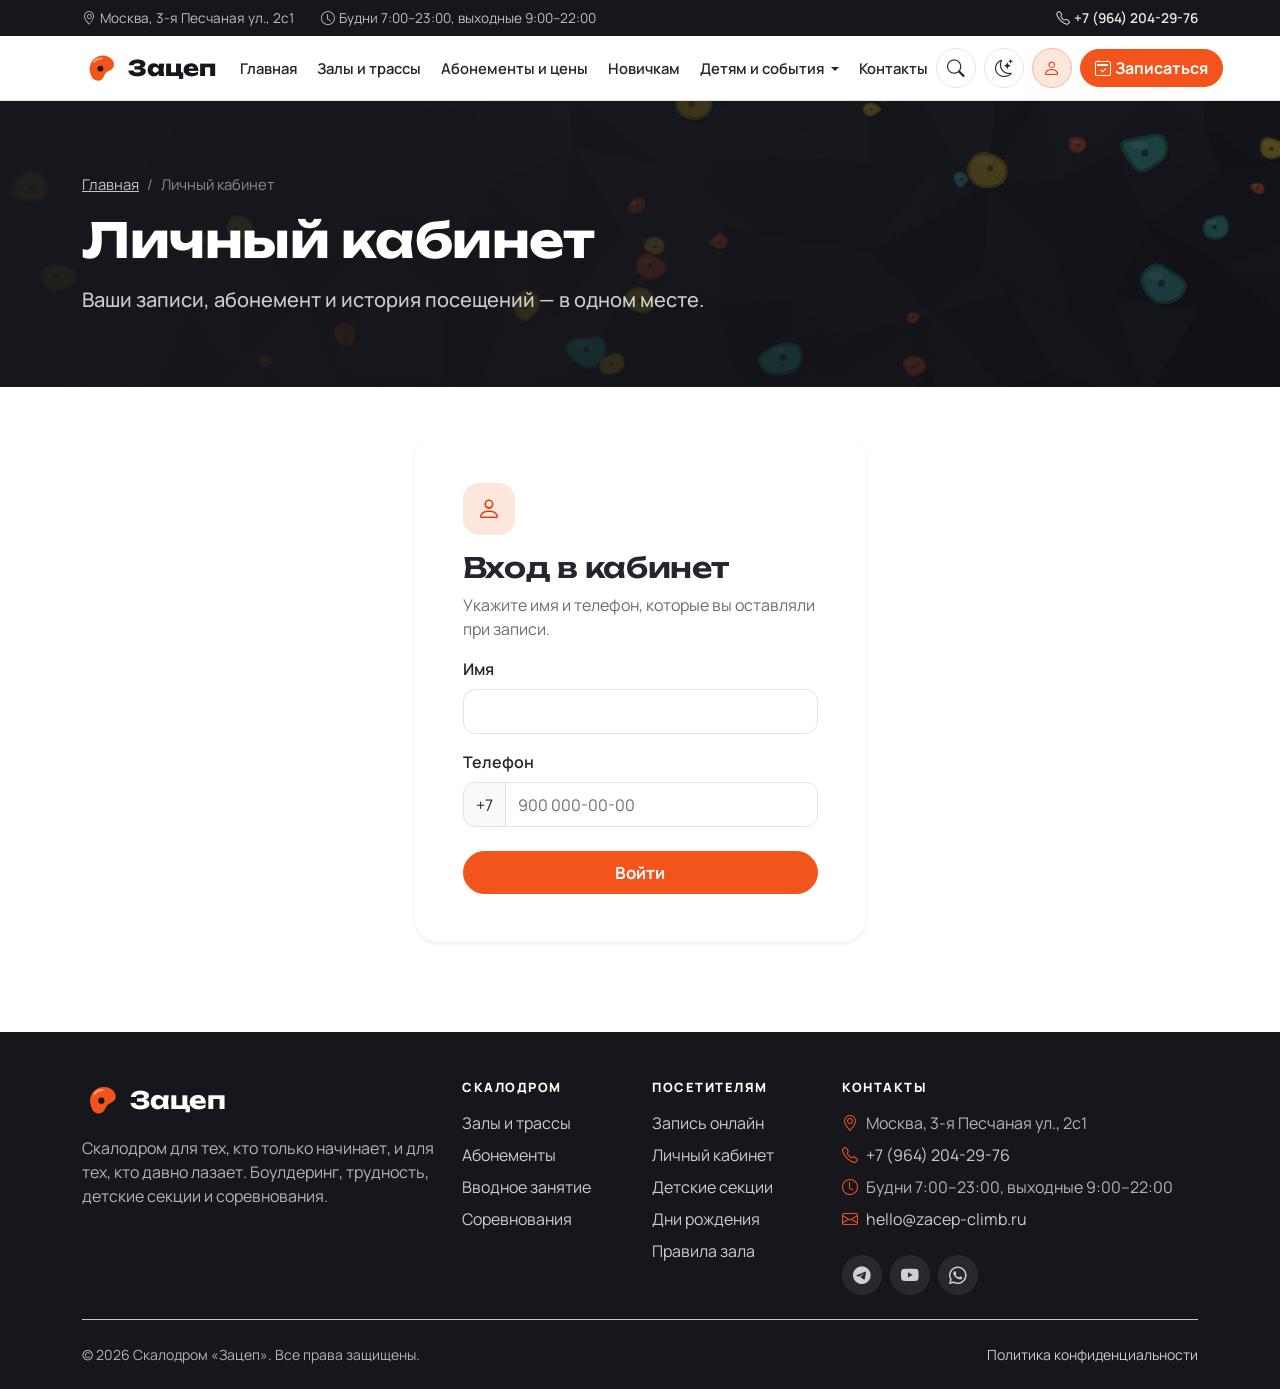
==== commit 1a3c1016: "fix: remove demo notice from account login Co-Authored-By: Claude Opus 5.5 <noreply@anthropic.com>" ====
--- a/account.html
+++ b/account.html
@@ -146,9 +146,6 @@
                 </div>
                 <button type="submit" class="btn btn-primary btn-lg w-100">Войти</button>
               </form>
-              <div class="alert alert-info small mt-4 mb-0" role="note">
-                <i class="bi bi-info-circle me-1" aria-hidden="true"></i>Демо-версия: данные хранятся только в вашем браузере и никуда не отправляются.
-              </div>
             </div>
           </div>
         </div>
